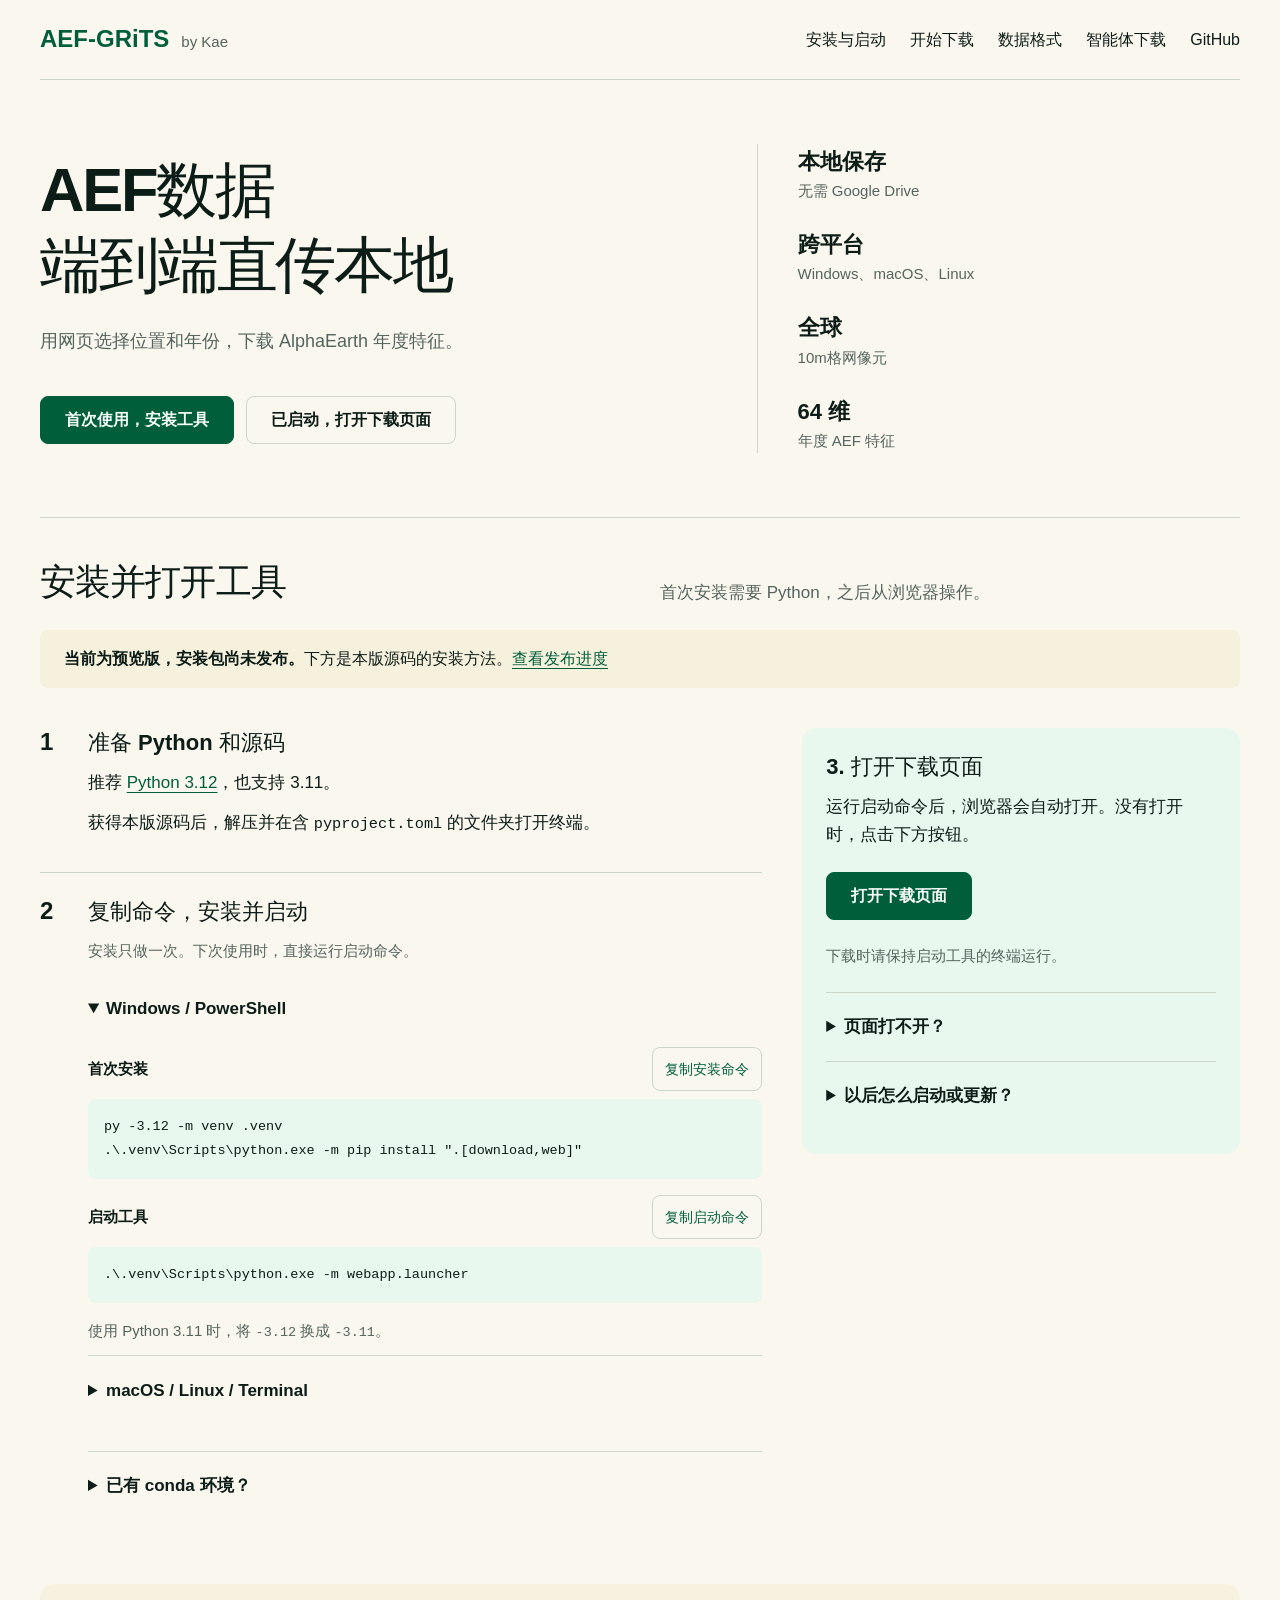
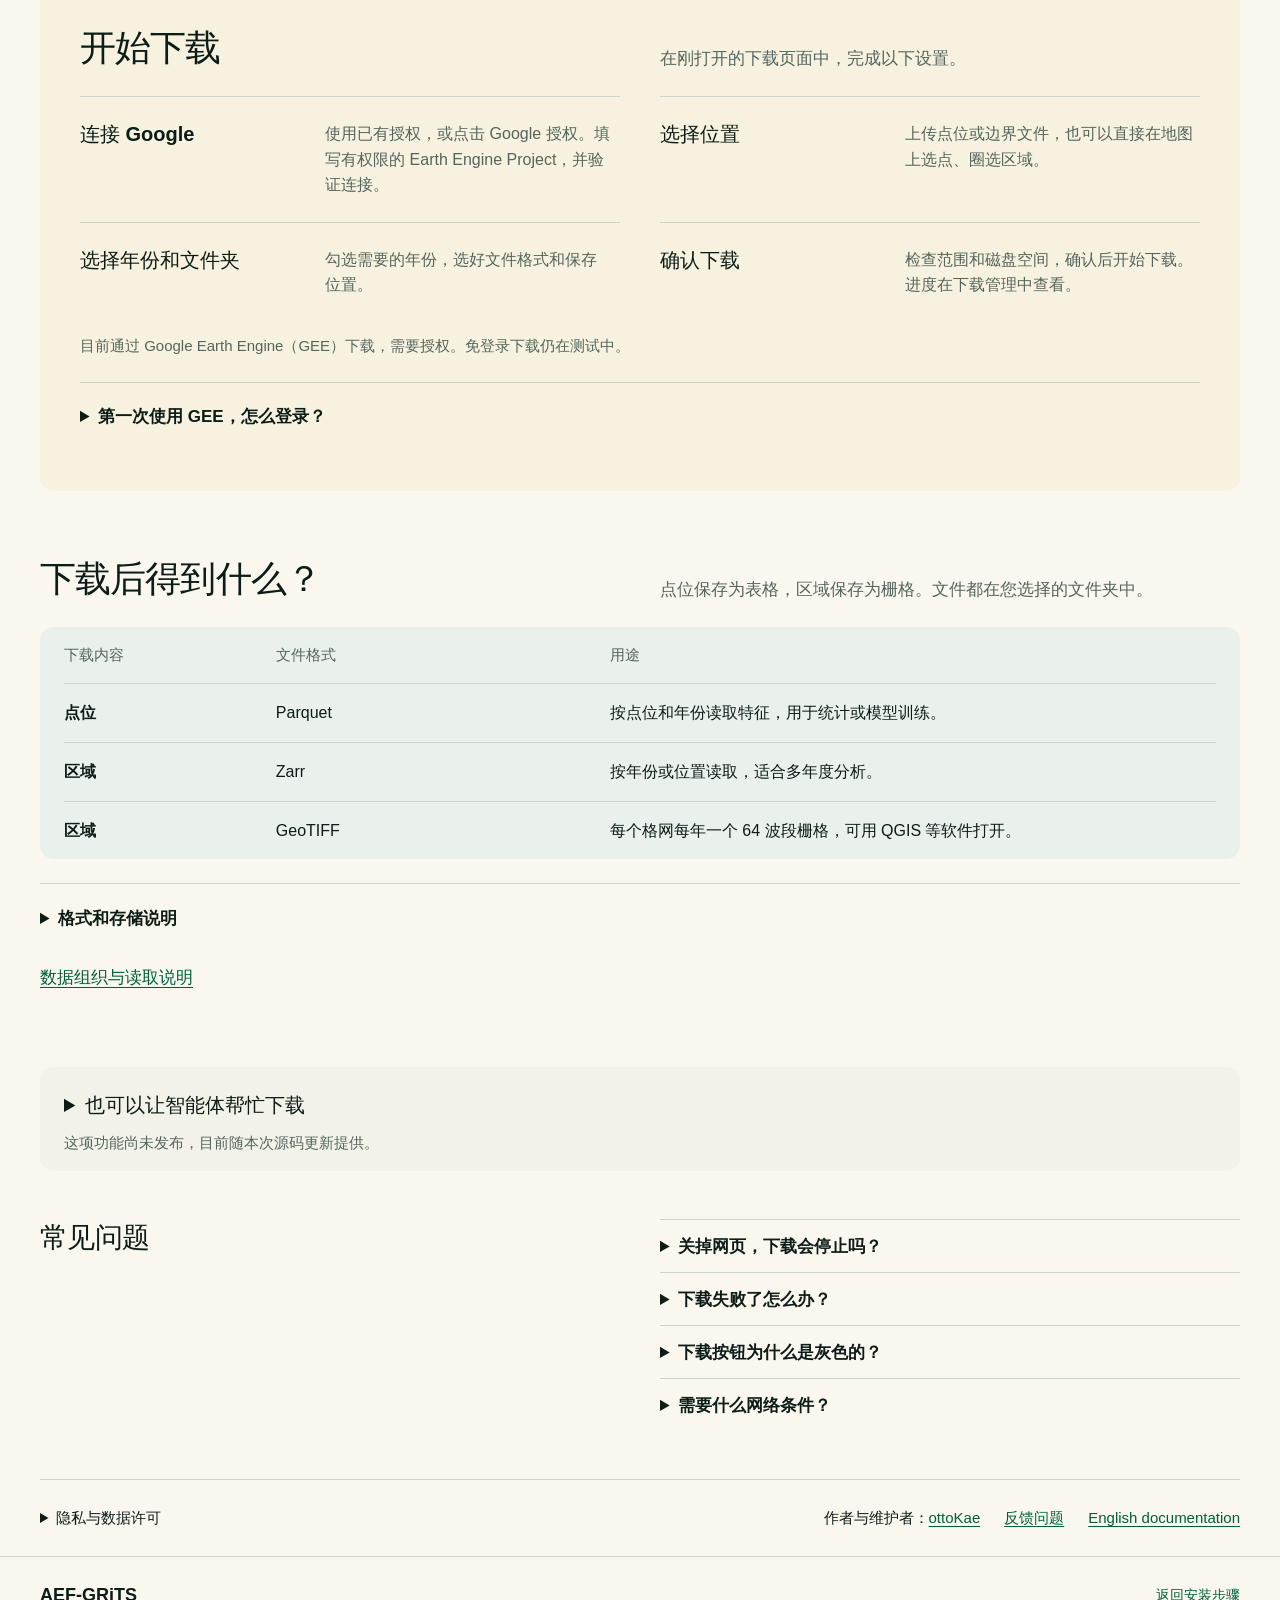
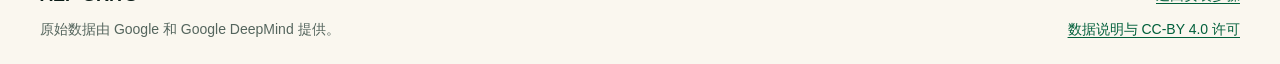
==== website/index.html @ 355ef048 "feat(web): save workbench and homepage development separately" ====
<!doctype html>
<html lang="zh-CN">
<head>
  <meta charset="utf-8">
  <meta name="viewport" content="width=device-width, initial-scale=1">
  <meta name="description" content="AEF-GRiTS：用网页选择点位、区域和年份，把 AlphaEarth 年度特征下载到自己的电脑。支持 Windows、macOS 和 Linux。">
  <title>AEF-GRiTS：下载 AEF 年度特征</title>
  <link rel="stylesheet" href="home.css">
  <script>
    if (/iPhone|iPod|Android.*Mobile/i.test(navigator.userAgent)) {
      document.documentElement.classList.add('phone-device');
    }
  </script>
</head>
<body>
  <a class="skip" href="#main">跳到正文</a>
  <header>
    <nav class="wrap nav" aria-label="主导航">
      <div class="brand-line">
        <a class="brand" href="#main">AEF-GRiTS</a>
        <a class="brand-author" href="https://orcid.org/0000-0001-8443-9819" target="_blank" rel="noopener noreferrer">by Kae</a>
      </div>
      <div class="nav-links">
        <a href="#install">安装与启动</a>
        <a href="#workflow">开始下载</a>
        <a href="#data">数据格式</a>
        <a href="#agents">智能体下载</a>
        <a href="https://github.com/ottoKae/AEF-GRiTS">GitHub</a>
      </div>
    </nav>
  </header>
  <main id="main" class="wrap">
    <div class="phone-notice" aria-labelledby="phone-title">
      <h1 id="phone-title">请在电脑上打开</h1>
      <p class="lead">AEF-GRiTS 需要在 Windows、macOS 或 Linux 电脑上安装并运行。</p>
      <button class="button primary" type="button" data-copy="page-address" data-copy-status="page-copy-status" hidden>复制网址</button>
      <p id="page-address" class="note"></p>
      <p id="page-copy-status" class="note" role="status" aria-live="polite"></p>
    </div>
    <div class="desktop-home">
    <div class="hero">
      <div>
        <h1>AEF数据<br>端到端直传本地</h1>
        <p class="lead">用网页选择位置和年份，下载 AlphaEarth 年度特征。</p>
        <div class="actions">
          <a class="button primary" href="#install">首次使用，安装工具</a>
          <a class="button" href="http://127.0.0.1:5555/portal" target="_blank" rel="noopener noreferrer">已启动，打开下载页面</a>
        </div>
      </div>
      <div class="strip" aria-label="数据与工具概要">
        <span><strong>本地保存</strong> 无需 Google Drive</span>
        <span><strong>跨平台</strong> Windows、macOS、Linux</span>
        <span><strong>全球</strong> 10m格网像元</span>
        <span><strong>64 维</strong> 年度 AEF 特征</span>
      </div>
    </div>

    <section id="install" aria-labelledby="install-title">
      <div class="section-head">
        <h2 id="install-title">安装并打开工具</h2>
        <p>首次安装需要 Python，之后从浏览器操作。</p>
      </div>
      <div class="notice" id="release-note"><strong>当前为预览版，安装包尚未发布。</strong>下方是本版源码的安装方法。<a href="https://github.com/ottoKae/AEF-GRiTS/releases">查看发布进度</a></div>
      <div class="install-grid">
        <div class="install-ledger">
          <div class="setup-row">
          <span class="step-number" aria-hidden="true">1</span>
          <div class="setup-content">
          <h3 class="setup-heading">准备 Python 和源码</h3>
          <p>推荐 <a href="https://www.python.org/downloads/">Python 3.12</a>，也支持 3.11。</p>
          <p>获得本版源码后，解压并在含 <code>pyproject.toml</code> 的文件夹打开终端。</p>
          </div>
          </div>
          <div class="setup-row">
          <span class="step-number" aria-hidden="true">2</span>
          <div class="setup-content">
          <h3 class="setup-heading">复制命令，安装并启动</h3>
          <p class="note">安装只做一次。下次使用时，直接运行启动命令。</p>
          <div class="platforms">
          <details open>
            <summary>Windows / PowerShell</summary>
            <div class="command-label"><strong>首次安装</strong><button class="copy" type="button" data-copy="install-windows" hidden>复制安装命令</button></div>
            <pre><code id="install-windows">py -3.12 -m venv .venv
.\.venv\Scripts\python.exe -m pip install ".[download,web]"</code></pre>
            <div class="command-label"><strong>启动工具</strong><button class="copy" type="button" data-copy="launch-windows" hidden>复制启动命令</button></div>
            <pre><code id="launch-windows">.\.venv\Scripts\python.exe -m webapp.launcher</code></pre>
            <p class="note">使用 Python 3.11 时，将 <code>-3.12</code> 换成 <code>-3.11</code>。</p>
          </details>
          <details>
            <summary>macOS / Linux / Terminal</summary>
            <div class="command-label"><strong>首次安装</strong><button class="copy" type="button" data-copy="install-unix" hidden>复制安装命令</button></div>
            <pre><code id="install-unix">python3 -m venv .venv
.venv/bin/python -m pip install ".[download,web]"</code></pre>
            <div class="command-label"><strong>启动工具</strong><button class="copy" type="button" data-copy="launch-unix" hidden>复制启动命令</button></div>
            <pre><code id="launch-unix">.venv/bin/python -m webapp.launcher</code></pre>
            <p class="note">先用 <code>python3 --version</code> 确认版本。Linux 缺少 venv 时按发行版说明安装；不要使用 sudo pip。</p>
          </details>
          <p class="note" id="copy-status" role="status" aria-live="polite"></p>
          <noscript><p class="note">请选中命令，手动复制到终端。</p></noscript>
          <details><summary>已有 conda 环境？</summary><p>在自己的环境中安装，不必再创建 venv：</p><pre><code>python -m pip install ".[download,web]"
python -m webapp.launcher</code></pre></details>
          </div>
          </div>
          </div>
        </div>
        <aside class="workbench-entry" aria-label="打开下载页面">
          <h3 class="setup-heading">3. 打开下载页面</h3>
          <p>运行启动命令后，浏览器会自动打开。没有打开时，点击下方按钮。</p>
          <a class="button primary" id="open-workbench" href="http://127.0.0.1:5555/portal" target="_blank" rel="noopener noreferrer">打开下载页面</a>
          <p class="note">下载时请保持启动工具的终端运行。</p>
          <div class="open-local">
          <details><summary>页面打不开？</summary><p>确认启动命令仍在运行，再打开 <code>http://127.0.0.1:5555/portal</code>。只点击网页按钮不会启动 Python。</p><p>若提示端口被占用，在启动命令后加 <code>--port 5556</code>，再打开终端显示的新地址。</p></details>
          <details><summary>以后怎么启动或更新？</summary><p>再次使用时，在同一文件夹运行启动命令。</p><p>更新前先完成或取消下载，再关闭旧服务、更新源码、重新启动。只刷新网页不会更新程序。</p></details>
          </div>
        </aside>
      </div>
    </section>

    <section id="workflow" aria-labelledby="workflow-title">
      <div class="section-head">
        <h2 id="workflow-title">开始下载</h2>
        <p>在刚打开的下载页面中，完成以下设置。</p>
      </div>
      <div class="steps">
        <article class="step"><h3>连接 Google</h3><p>使用已有授权，或点击 Google 授权。填写有权限的 Earth Engine Project，并验证连接。</p></article>
        <article class="step"><h3>选择位置</h3><p>上传点位或边界文件，也可以直接在地图上选点、圈选区域。</p></article>
        <article class="step"><h3>选择年份和文件夹</h3><p>勾选需要的年份，选好文件格式和保存位置。</p></article>
        <article class="step"><h3>确认下载</h3><p>检查范围和磁盘空间，确认后开始下载。进度在下载管理中查看。</p></article>
      </div>
      <p class="note">目前通过 Google Earth Engine（GEE）下载，需要授权。免登录下载仍在测试中。</p>
      <details class="workflow-details">
        <summary>第一次使用 GEE，怎么登录？</summary>
        <p>点击下载页面中的 Google 授权，在 Google 官方页面完成登录。Project 是您的 Cloud 项目 ID：该项目需要注册并启用 Earth Engine，且当前账号有使用权限。</p>
        <p>通常在页面中操作即可。也可以在安装目录运行以下命令：</p>
        <details><summary>Windows 认证命令</summary><pre><code>.\.venv\Scripts\python.exe -m aef_grits.auth_cli login --source earthengine --auth-mode localhost --project YOUR_GEE_PROJECT
.\.venv\Scripts\python.exe -m aef_grits.auth_cli verify --source auto --project YOUR_GEE_PROJECT</code></pre></details>
        <details><summary>macOS / Linux 认证命令</summary><pre><code>.venv/bin/python -m aef_grits.auth_cli login --source earthengine --auth-mode localhost --project YOUR_GEE_PROJECT
.venv/bin/python -m aef_grits.auth_cli verify --source auto --project YOUR_GEE_PROJECT</code></pre></details>
        <p class="note">把 YOUR_GEE_PROJECT 换成自己的项目 ID。不要分享密码或凭据文件；下载过程中不会自动弹出登录。</p>
        <a href="https://developers.google.com/earth-engine/guides/auth">Google 官方认证说明</a>
      </details>
    </section>

    <section id="data" aria-labelledby="data-title">
      <div class="section-head">
        <h2 id="data-title">下载后得到什么？</h2>
        <p>点位保存为表格，区域保存为栅格。文件都在您选择的文件夹中。</p>
      </div>
      <div class="table-scroll">
        <table>
          <thead><tr><th scope="col">下载内容</th><th scope="col">文件格式</th><th scope="col">用途</th></tr></thead>
          <tbody>
            <tr><td>点位</td><td>Parquet</td><td>按点位和年份读取特征，用于统计或模型训练。</td></tr>
            <tr><td>区域</td><td>Zarr</td><td>按年份或位置读取，适合多年度分析。</td></tr>
            <tr><td>区域</td><td>GeoTIFF</td><td>每个格网每年一个 64 波段栅格，可用 QGIS 等软件打开。</td></tr>
          </tbody>
        </table>
      </div>
      <details class="data-notes"><summary>格式和存储说明</summary>
      <p>区域下载可以只保留 TIFF，也可以同时保留 Zarr。生成 TIFF 需要临时 Zarr 空间；验证成功后才清理本任务的缓存，失败时保留以便续传。</p>
      <p>AEF 是特征数据，不是普通卫星照片。MGRS 和 0.1°只是存储格网的选择，下载的仍是 AEF。</p>
      <p>默认保存到下载文件夹中的 AEF-GRiTS，也可以选择其他磁盘。若在远程服务器运行，文件保存在服务器，不会自动传回电脑。</p>
      </details>
      <p><a href="https://github.com/ottoKae/AEF-GRiTS/blob/main/docs/data-layout.md">数据组织与读取说明</a></p>
    </section>

    <section id="agents" class="optional-section" aria-labelledby="agents-title">
      <div class="agent-band">
        <details>
          <summary id="agents-title"><h2>也可以让智能体帮忙下载</h2></summary>
          <p>在 AEF-GRiTS 仓库中打开智能体，直接告诉它要下载什么，例如：</p>
          <blockquote>帮我下载这些点位 2025 年的 AEF。先检查文件，看看需要多少空间。</blockquote>
          <p>支持在本机或指定的 SSH 服务器上运行。远程下载的文件留在服务器，传回电脑需另行安排。</p>
          <p><a href="https://github.com/ottoKae/AEF-GRiTS/blob/main/README.md#agent-assisted-local-and-ssh-downloads">智能体使用说明</a></p>
        </details>
        <p class="note">这项功能尚未发布，目前随本次源码更新提供。</p>
      </div>
    </section>

    <section class="optional-section" aria-labelledby="operation-title">
      <div class="two-col">
        <div>
          <h2 id="operation-title">常见问题</h2>
        </div>
        <div>
          <details><summary>关掉网页，下载会停止吗？</summary><p>只要启动工具的终端还在运行，关闭网页不会停止下载。请避免关闭终端或让电脑休眠。需要停止时，在下载管理中取消任务。</p></details>
          <details><summary>下载失败了怎么办？</summary><p>先看任务中的报错，检查网络、账号权限或磁盘空间。保留已下载的文件和任务记录，便于解决问题后续传。</p></details>
          <details><summary>下载按钮为什么是灰色的？</summary><p>查看页面提示，补齐尚未完成的设置。修改范围、年份或 Project 后，需要重新检查。</p></details>
          <details><summary>需要什么网络条件？</summary><p>运行工具的电脑需要能够访问 Google。官网不提供网络代理，也不提供他人账号的下载额度。</p></details>
        </div>
      </div>
    </section>

    <section class="privacy" aria-labelledby="privacy-title">
      <details>
        <summary id="privacy-title"><h2>隐私与数据许可</h2></summary>
        <p>官网不收集账号、样本或凭据，也不使用第三方统计脚本。工具在您的电脑上运行；查询时，必要的坐标和请求会发送给 Google。地图底图遵守其提供方的使用规则。</p>
        <p>AEF-GRiTS 不是 Google 官方服务。研究中请分别引用本工具与原始数据，并遵守数据许可。</p>
      </details>
      <div class="author-links"><span>作者与维护者：<a href="https://github.com/ottoKae">ottoKae</a></span><a href="https://github.com/ottoKae/AEF-GRiTS/issues">反馈问题</a><a href="https://github.com/ottoKae/AEF-GRiTS/blob/main/README.md" lang="en">English documentation</a></div>
    </section>
    </div>
  </main>
  <footer class="footer">
    <div class="wrap">
      <div class="footer-top"><span>AEF-GRiTS</span><a href="#install">返回安装步骤</a></div>
      <p>原始数据由 Google 和 Google DeepMind 提供。</p>
      <a href="https://developers.google.com/earth-engine/guides/aef_on_gcs_readme">数据说明与 CC-BY 4.0 许可</a>
    </div>
  </footer>
  <script>
    document.getElementById('page-address').textContent = window.location.href;
    document.querySelectorAll('[data-copy]').forEach(button => {
      button.hidden = false;
      button.addEventListener('click', async () => {
        const command = document.getElementById(button.dataset.copy);
        const status = document.getElementById(button.dataset.copyStatus || 'copy-status');
        const copyingAddress = button.dataset.copy === 'page-address';
        try {
          await navigator.clipboard.writeText(command.textContent);
          status.textContent = copyingAddress ? '网址已复制，请在电脑上打开。' : '已复制，请粘贴到终端运行。';
        } catch {
          const range = document.createRange();
          range.selectNodeContents(command);
          const selection = window.getSelection();
          selection.removeAllRanges();
          selection.addRange(range);
          status.textContent = copyingAddress ? '请长按上方网址，选择复制。' : '已选中命令，请按 Ctrl+C 复制（macOS 为 ⌘C）。';
        }
      });
    });
  </script>
</body>
</html>
---- website/home.css ----
/* Hallmark · shape: Index-First · genre: modern-minimal · theme: Dose (locked) · redesign: restyle · job: try · hero: Banner · nav: compact anchored index · footer: compact colophon · signature: installation commands beside the local workbench entry · imagery: none, existing installation guide · dose: white · posture: committed · copy: verbatim · v2.0.0 */
/* Hallmark · pre-emit critique: P4 H4 E4 S4 R4 V3 · weakest: V, retain the approved reading order but distinguish workflow and data surfaces; tighten supporting disclosures and the colophon. */
/* Hallmark · waive 1 · design.md locks local Chinese/system faces · the AEF installation guide must work offline without requesting remote fonts. */
/* Hallmark · finish-review: subagent, ship · no open findings · hero retained at restyle depth · verification: static clean, Playwright fallback; Hallmark render unavailable. */
@import url("./tokens.css");
@import url("./base.css");

:root {
  --font: 'PingFang SC', 'Microsoft YaHei', -apple-system, sans-serif;
  --mono: 'Consolas', ui-monospace, monospace;
  --font-body: var(--font); --font-display: var(--font); --font-outlier: var(--mono);
  --tracking-display: 0;
  --bg: var(--color-paper); --text: var(--color-ink); --muted: var(--color-muted);
  --accent: var(--color-accent-deep); --line: var(--color-rule); --soft: var(--color-paper-2);
  --panel: var(--light); --warm: color-mix(in oklab, var(--p-wed) 30%, var(--bg));
  --surface-workflow: color-mix(in oklab, var(--p-wed) 28%, var(--bg));
  --surface-data: color-mix(in oklab, var(--p-fri) 22%, var(--bg));
  --surface-support: color-mix(in oklab, var(--color-rule) 16%, var(--bg));
  --ink-on-accent: var(--color-accent-ink);
  --container: 1200px; --gutter: 40px; --gap-columns: 40px;
  --text-display: clamp(2.5rem, 4.8vw, 4.25rem);
  --text-section: clamp(1.75rem, 2.8vw, 2.75rem);
  --text-title: 1.25rem; --text-lead: 1.125rem;
  --radius-card: 14px; --radius-input: 8px;
}
html { scroll-behavior: smooth; scroll-padding-top: 112px; overflow-x: clip; }
body { overflow-x: clip; font-size: 17px; line-height: 1.6; }
a { color: var(--accent); text-underline-offset: .22em; }
a:hover { text-decoration-thickness: 2px; }
a:active { opacity: .75; }
a, summary, button { -webkit-tap-highlight-color: transparent; }
:focus-visible { outline: 3px solid var(--color-focus); outline-offset: 4px; }
.wrap { width: min(var(--container), calc(100% - var(--gutter) * 2)); margin-inline: auto; }
.skip { position: absolute; left: var(--space-md); top: -128px; z-index: var(--z-toast); padding: var(--space-xs) var(--space-md); background: var(--panel); }
.skip:focus-visible { top: var(--space-md); }
header { position: sticky; top: 0; z-index: var(--z-sticky-nav); background: var(--bg); }
.nav { display: flex; min-height: 80px; align-items: center; justify-content: space-between; gap: var(--space-lg); border-bottom: 1px solid var(--line); }
.brand-line { display: flex; align-items: baseline; gap: var(--space-sm); }
.brand { font-size: 24px; font-weight: 700; text-decoration: none; white-space: nowrap; }
.brand-author { font-size: 15px; color: var(--muted); white-space: nowrap; text-decoration: none; }
.brand-author:hover { text-decoration: underline; }
.phone-notice { display: none; }
.phone-device .desktop-home, .phone-device .nav-links, .phone-device .footer { display: none; }
.phone-device .phone-notice { display: block; padding-block: var(--space-2xl); }
.phone-notice h1 { font-size: 32px; }
#page-address { margin-top: var(--space-lg); }
.nav-links { display: flex; align-items: center; gap: var(--space-lg); font-size: 16px; }
.nav-links a { white-space: nowrap; color: var(--text); text-decoration: none; padding-block: var(--space-xs); }
.nav-links a:hover { text-decoration: underline; }
.hero { display: grid; grid-template-columns: minmax(0, 1.35fr) minmax(0, 1fr); gap: var(--space-2xl); align-items: center; padding-block: var(--space-2xl); border-bottom: 1px solid var(--line); }
h1, h2, h3 { overflow-wrap: break-word; min-width: 0; line-height: 1.35; text-wrap: balance; }
h1 { line-height: 1.22; letter-spacing: -.035em; }
h2 { letter-spacing: -.025em; }
p { margin-block: var(--space-sm); }
.lead { margin-block: var(--space-lg); color: var(--muted); max-width: 28em; line-height: 1.6; }
.actions { display: flex; align-items: center; flex-wrap: wrap; gap: var(--space-sm); margin-top: var(--space-xl); }
.button { display: inline-flex; justify-content: center; align-items: center; min-height: 48px; padding: var(--space-xs) var(--space-lg); border: 1px solid var(--line); border-radius: var(--radius-input); color: var(--text); background: transparent; font-weight: 700; font-size: 16px; text-decoration: none; white-space: nowrap; }
.button.primary { background: var(--accent); border-color: var(--accent); color: var(--ink-on-accent); }
.button:hover { background: var(--soft); }
.button.primary:hover { background: var(--color-accent); }
.button:active, .copy:active { transform: translateY(1px); opacity: 1; }
.copy:disabled { opacity: .55; cursor: not-allowed; transform: none; }
.note { color: var(--muted); font-size: 15px; overflow-wrap: anywhere; }
.strip { display: grid; grid-template-columns: minmax(0, 1fr); gap: var(--space-lg); border-left: 1px solid var(--line); padding-left: var(--space-xl); color: var(--muted); font-size: 15px; }
.strip strong { display: block; color: var(--text); font-size: 22px; font-weight: 700; }
section { padding-block: var(--space-xl); }
.section-head { display: grid; grid-template-columns: minmax(0, 1fr) minmax(0, 1fr); gap: var(--gap-columns); align-items: end; margin-bottom: var(--space-lg); }
.section-head p { margin: 0; color: var(--muted); }
.notice { padding: var(--space-md) var(--space-lg); background: var(--warm); border-radius: var(--radius-input); font-size: 16px; }
.install-grid { display: grid; grid-template-columns: minmax(0, 1.65fr) minmax(0, 1fr); gap: var(--gap-columns); align-items: start; margin-top: var(--space-xl); }
.setup-row { display: grid; grid-template-columns: 32px minmax(0, 1fr); gap: var(--space-md); padding-block: var(--space-lg); border-bottom: 1px solid var(--line); }
.setup-row:first-child { padding-top: 0; }
.setup-row:last-child { padding-bottom: 0; border-bottom: 0; }
.step-number { font-size: 24px; font-weight: 700; font-variant-numeric: tabular-nums; line-height: 1.2; }
.setup-heading { font-size: 22px; }
.setup-content { min-width: 0; }
.workbench-entry { background: var(--soft); border-radius: var(--radius-card); padding: var(--space-lg); }
.workbench-entry .button { margin-block: var(--space-sm); }
.workbench-entry h3 { font-size: 22px; }
.open-local { margin-top: var(--space-lg); }
.open-local h3 { font-size: 18px; }
details { padding-block: var(--space-sm); border-top: 1px solid var(--line); }
details > :last-child { margin-bottom: 0; }
summary { cursor: pointer; font-weight: 700; min-height: 44px; align-content: center; }
summary > h2 { display: inline; font: inherit; letter-spacing: normal; }
summary:hover { color: var(--accent); }
summary:active { color: var(--color-accent); }
details[open] > summary { margin-bottom: var(--space-sm); }
details p, details ul { color: var(--muted); }
.platforms { margin-top: var(--space-lg); }
.platforms > details { padding-block: var(--space-sm); }
.platforms > details:first-child { border-top: 0; padding-top: 0; }
code { font-family: var(--mono); font-size: .9em; }
pre { background: var(--soft); border: 0; border-radius: var(--radius-input); padding: var(--space-md); overflow-x: auto; margin-block: var(--space-xs) var(--space-md); font: 15px/1.6 var(--mono); }
.command-label { display: flex; justify-content: space-between; align-items: center; gap: var(--space-md); margin-top: var(--space-md); }
.command-label strong { font-size: 15px; }
.copy { padding: var(--space-xs) var(--space-sm); min-height: 44px; border: 1px solid var(--line); border-radius: var(--radius-input); background: transparent; color: var(--accent); font: inherit; font-size: 14px; cursor: pointer; white-space: nowrap; }
.copy:hover { background: var(--soft); }
#copy-status { min-height: 1.75em; }
#copy-status:empty { margin: 0; }
ul, ol { padding-left: var(--space-lg); margin-block: var(--space-md); }
li { margin-block: var(--space-xs); }
.agent-band { background: var(--surface-support); border-radius: var(--radius-card); padding: var(--space-md) var(--space-lg); }
blockquote { margin: 0; padding: 0; font-size: clamp(1.25rem, 1.8vw, 1.625rem); line-height: 1.7; text-wrap: pretty; }
.agent-band details { margin: 0; padding: 0; border: 0; }
.agent-band summary { font-size: 20px; }
.agent-band > .note { margin-block: var(--space-2xs) 0; }
.optional-section { padding-block: var(--space-lg); }
#workflow { background: var(--surface-workflow); border-radius: var(--radius-card); padding: var(--space-xl); margin-block: var(--space-lg); }
.steps { display: grid; grid-template-columns: repeat(2, minmax(0, 1fr)); column-gap: var(--gap-columns); }
.step { display: grid; grid-template-columns: minmax(0, .9fr) minmax(0, 1.2fr); gap: var(--space-lg); border-top: 1px solid var(--line); padding-block: var(--space-lg); }
.step h3 { font-size: 20px; }
.step p { margin: 0; color: var(--muted); font-size: 16px; }
.workflow-details { margin-top: var(--space-lg); }
.table-scroll { width: 100%; background: var(--surface-data); border-radius: var(--radius-card); padding-inline: var(--space-lg); }
table { width: 100%; border-collapse: collapse; text-align: left; font-size: 16px; }
th, td { padding: var(--space-md); vertical-align: top; border-bottom: 1px solid var(--line); }
tbody tr:last-child td { border-bottom: 0; }
th:first-child, td:first-child { padding-left: 0; }
th:last-child, td:last-child { padding-right: 0; }
th { color: var(--muted); font-size: 15px; font-weight: 400; white-space: nowrap; }
td:first-child { font-weight: 700; width: 17%; }
td:nth-child(2) { width: 29%; }
.data-notes { margin-top: var(--space-lg); }
.two-col { display: grid; grid-template-columns: minmax(0, 1fr) minmax(0, 1fr); gap: var(--gap-columns); }
.two-col h2 { font-size: 28px; }
.two-col details { padding-block: var(--space-2xs); }
.two-col p { color: var(--muted); }
.privacy { display: flex; flex-wrap: wrap; align-items: center; gap: var(--space-xs) var(--space-lg); padding-block: var(--space-md); margin-top: var(--space-lg); border-top: 1px solid var(--line); font-size: 15px; }
.privacy details { flex: 1; border: 0; padding: 0; }
.privacy details[open] { flex-basis: 100%; }
.privacy summary { white-space: nowrap; }
.author-links { display: flex; align-items: center; gap: var(--space-sm) var(--space-lg); flex-wrap: wrap; font-size: 15px; }
.author-links a { white-space: nowrap; }
.footer { padding-block: var(--space-lg); border-top: 1px solid var(--line); font-size: 14px; color: var(--muted); }
.footer > .wrap { display: flex; flex-wrap: wrap; align-items: baseline; justify-content: space-between; gap: var(--space-xs) var(--space-lg); }
.footer-top { flex-basis: 100%; }
.footer p { margin: 0; }
.footer-top { display: flex; align-items: center; justify-content: space-between; gap: var(--space-lg); }
.footer-top span { color: var(--text); font-size: 18px; font-weight: 700; }
.footer a { white-space: nowrap; }
@media (max-width: 1000px) {
  :root { --gutter: 24px; --gap-columns: 24px; }
  .hero { gap: var(--space-xl); }
  .actions { align-items: start; flex-direction: column; }
  .workbench-entry { padding: var(--space-lg); }
  .step { grid-template-columns: minmax(0, 1fr); gap: var(--space-sm); }
}
@media (max-width: 760px) {
  html { scroll-padding-top: 180px; }
  .nav { display: grid; grid-template-columns: minmax(0, 1fr); gap: var(--space-xs); padding-block: var(--space-md); }
  .nav-links { display: grid; grid-template-columns: repeat(3, max-content); gap: 0 var(--space-lg); }
  .hero { grid-template-columns: minmax(0, 1fr); padding-block: var(--space-xl); }
  .actions { flex-direction: row; }
  .strip { padding: var(--space-lg); border: 0; background: var(--soft); border-radius: var(--radius-card); gap: var(--space-md); }
  .section-head, .install-grid, .two-col { grid-template-columns: minmax(0, 1fr); }
  .section-head { gap: var(--space-md); }
  section { padding-block: var(--space-xl); }
  .workbench-entry { margin-top: var(--space-lg); }
  #workflow { padding: var(--space-lg); }
  .agent-band { padding: var(--space-md); }
  .steps { grid-template-columns: minmax(0, 1fr); }
  .step { grid-template-columns: minmax(0, .8fr) minmax(0, 1.3fr); gap: var(--space-lg); }
  table, tbody { display: block; }
  thead { position: absolute; width: 1px; height: 1px; clip-path: inset(50%); overflow: clip; }
  .table-scroll { padding-inline: var(--space-md); }
  tr { display: grid; grid-template-columns: minmax(0, .8fr) minmax(0, 1.3fr); gap: var(--space-sm); border-top: 1px solid var(--line); padding-block: var(--space-md); }
  tbody tr:first-child { border-top: 0; }
  th, td, td:first-child, td:nth-child(2), td:last-child { padding: 0; border: 0; width: auto; }
  td:last-child { grid-column: 1 / -1; color: var(--muted); }
  .privacy { gap: var(--space-xs); }
  .privacy details { flex-basis: 100%; }
  .footer-top { gap: var(--space-md); }
}
@media (max-width: 400px) {
  :root { --gutter: 16px; }
  .brand { font-size: 22px; }
  .button { padding-inline: var(--space-md); }
  .setup-row { grid-template-columns: 20px minmax(0, 1fr); gap: var(--space-sm); }
  .command-label { gap: var(--space-xs); }
  pre { padding: var(--space-md); }
  .copy { padding-inline: var(--space-xs); }
}
@media (prefers-reduced-motion: reduce) {
  html { scroll-behavior: auto; }
  .button:active, .copy:active { transform: none; }
}
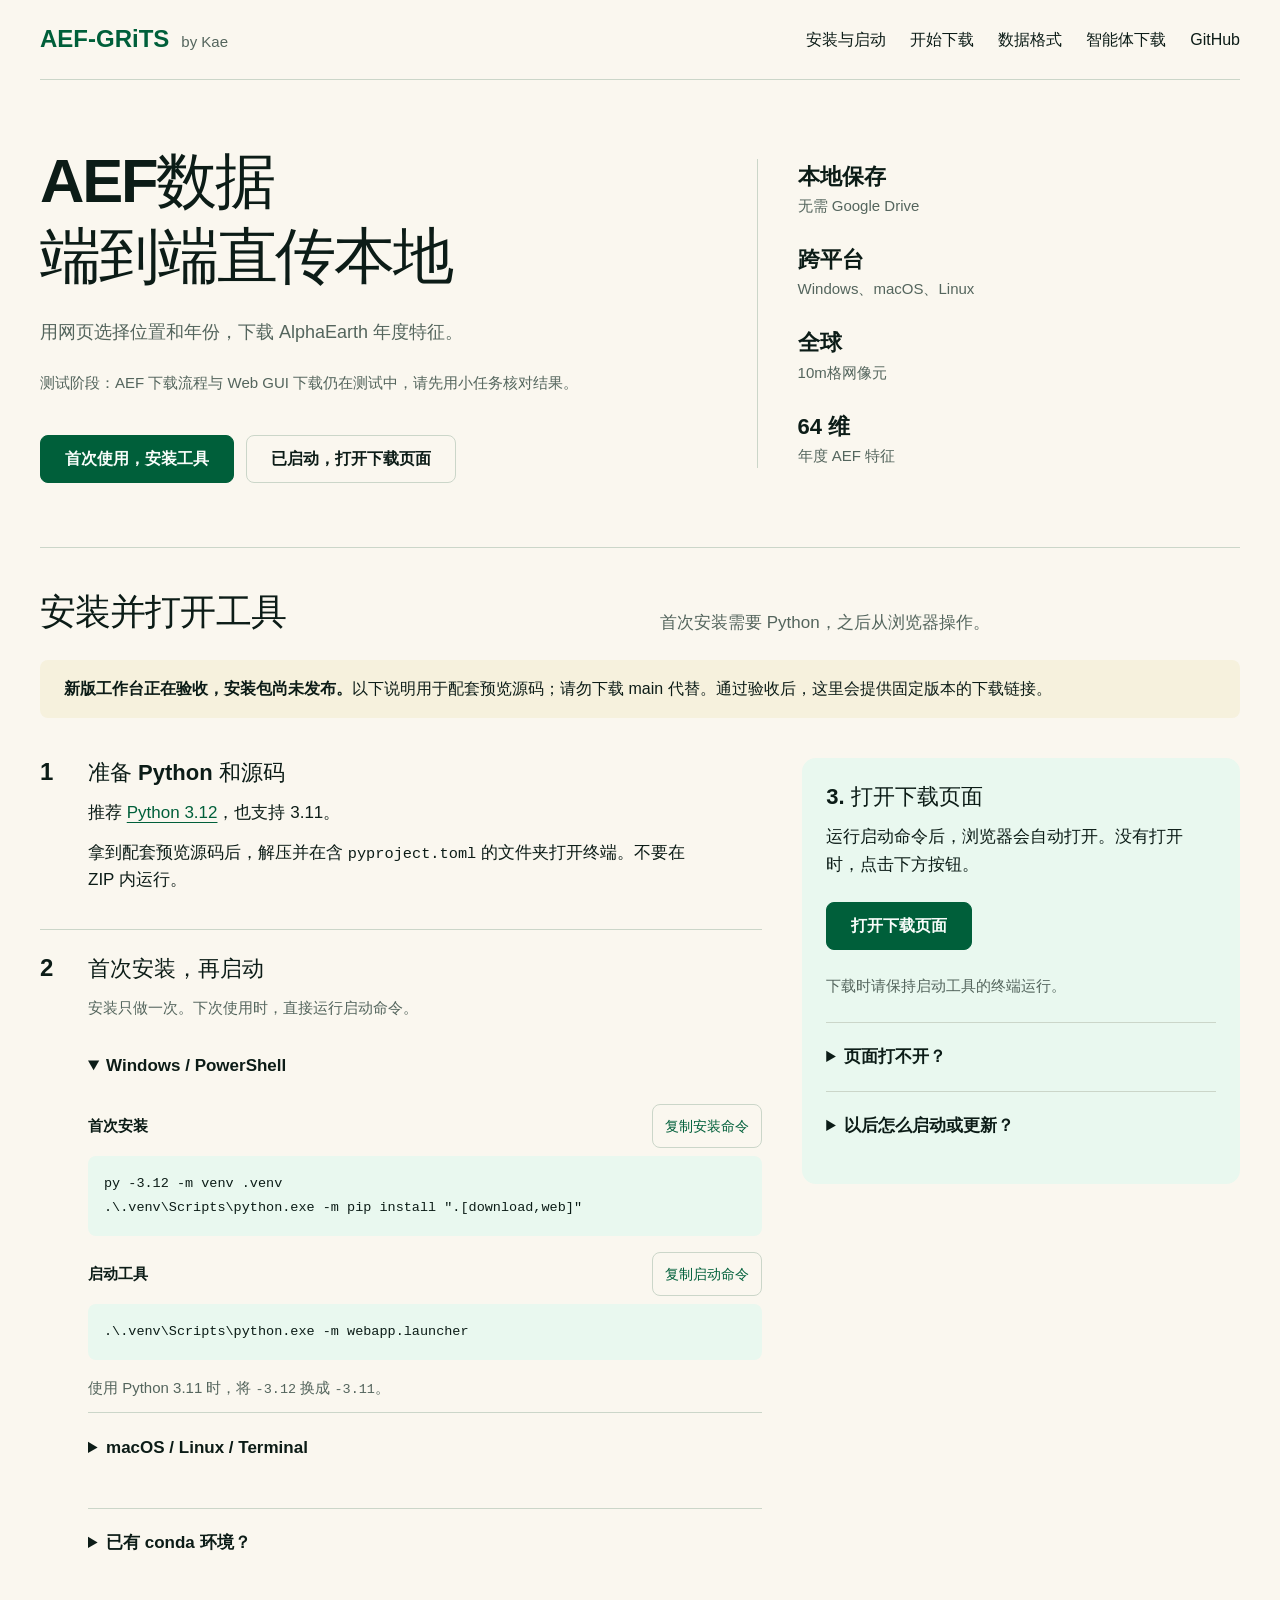
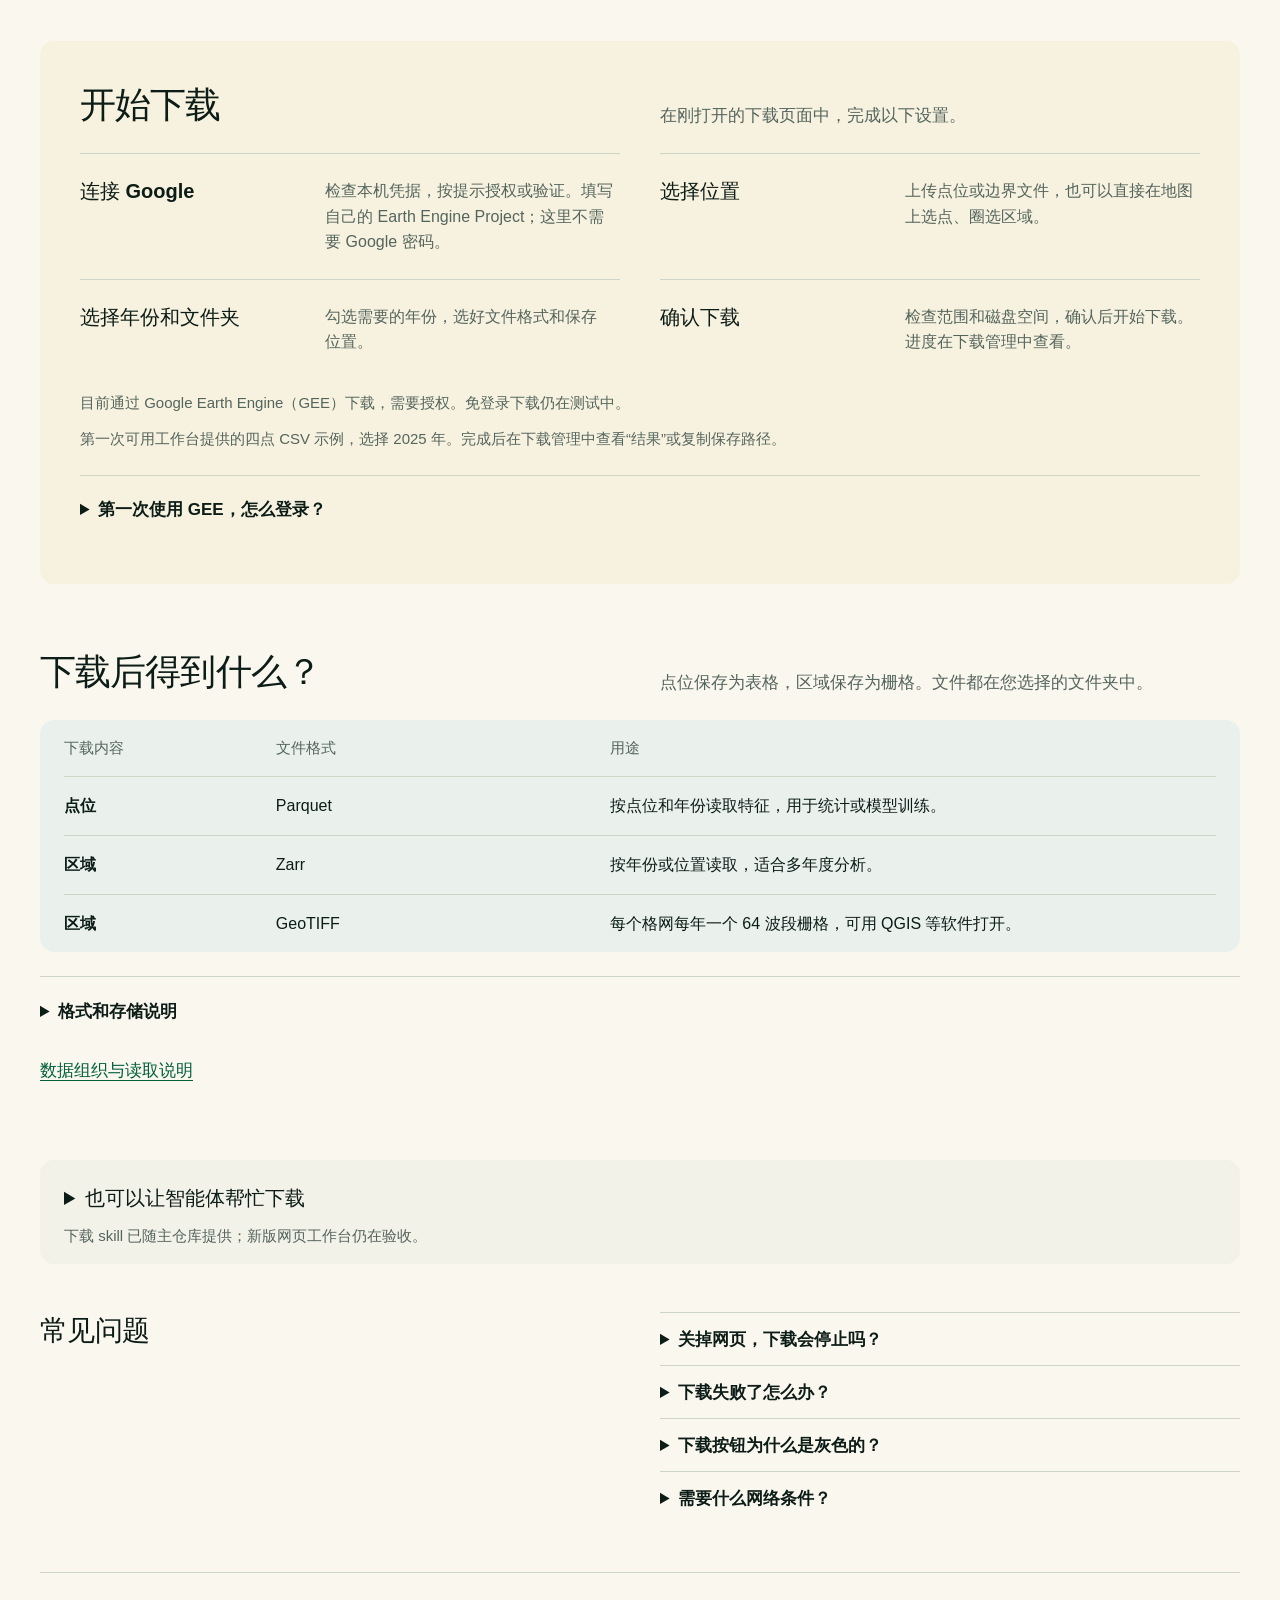
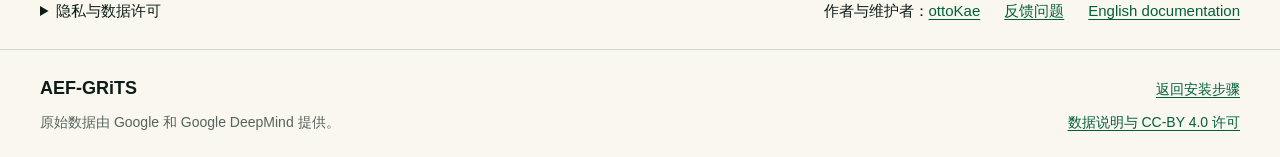
==== commit 46af826d: "chore(web): publish testing preview and sanitize public repository Mark AEF and Web GUI downloads as" ====
--- a/website/index.html
+++ b/website/index.html
@@ -42,6 +42,7 @@
       <div>
         <h1>AEF数据<br>端到端直传本地</h1>
         <p class="lead">用网页选择位置和年份，下载 AlphaEarth 年度特征。</p>
+        <p class="note" id="testing-notice">测试阶段：AEF 下载流程与 Web GUI 下载仍在测试中，请先用小任务核对结果。</p>
         <div class="actions">
           <a class="button primary" href="#install">首次使用，安装工具</a>
           <a class="button" href="http://127.0.0.1:5555/portal" target="_blank" rel="noopener noreferrer">已启动，打开下载页面</a>
@@ -60,7 +61,7 @@
         <h2 id="install-title">安装并打开工具</h2>
         <p>首次安装需要 Python，之后从浏览器操作。</p>
       </div>
-      <div class="notice" id="release-note"><strong>当前为预览版，安装包尚未发布。</strong>下方是本版源码的安装方法。<a href="https://github.com/ottoKae/AEF-GRiTS/releases">查看发布进度</a></div>
+      <div class="notice" id="release-note"><strong>新版工作台正在验收，安装包尚未发布。</strong>以下说明用于配套预览源码；请勿下载 main 代替。通过验收后，这里会提供固定版本的下载链接。</div>
       <div class="install-grid">
         <div class="install-ledger">
           <div class="setup-row">
@@ -68,13 +69,13 @@
           <div class="setup-content">
           <h3 class="setup-heading">准备 Python 和源码</h3>
           <p>推荐 <a href="https://www.python.org/downloads/">Python 3.12</a>，也支持 3.11。</p>
-          <p>获得本版源码后，解压并在含 <code>pyproject.toml</code> 的文件夹打开终端。</p>
+          <p>拿到配套预览源码后，解压并在含 <code>pyproject.toml</code> 的文件夹打开终端。不要在 ZIP 内运行。</p>
           </div>
           </div>
           <div class="setup-row">
           <span class="step-number" aria-hidden="true">2</span>
           <div class="setup-content">
-          <h3 class="setup-heading">复制命令，安装并启动</h3>
+          <h3 class="setup-heading">首次安装，再启动</h3>
           <p class="note">安装只做一次。下次使用时，直接运行启动命令。</p>
           <div class="platforms">
           <details open>
@@ -110,7 +111,7 @@
           <p class="note">下载时请保持启动工具的终端运行。</p>
           <div class="open-local">
           <details><summary>页面打不开？</summary><p>确认启动命令仍在运行，再打开 <code>http://127.0.0.1:5555/portal</code>。只点击网页按钮不会启动 Python。</p><p>若提示端口被占用，在启动命令后加 <code>--port 5556</code>，再打开终端显示的新地址。</p></details>
-          <details><summary>以后怎么启动或更新？</summary><p>再次使用时，在同一文件夹运行启动命令。</p><p>更新前先完成或取消下载，再关闭旧服务、更新源码、重新启动。只刷新网页不会更新程序。</p></details>
+          <details><summary>以后怎么启动或更新？</summary><p>再次使用时，在同一文件夹运行启动命令。</p><p>更新前先完成或取消下载并关闭旧服务。解压新版源码后，在新版目录按上方步骤安装，再启动。只替换文件或刷新网页不会更新已安装的 Python 包。</p></details>
           </div>
         </aside>
       </div>
@@ -122,20 +123,23 @@
         <p>在刚打开的下载页面中，完成以下设置。</p>
       </div>
       <div class="steps">
-        <article class="step"><h3>连接 Google</h3><p>使用已有授权，或点击 Google 授权。填写有权限的 Earth Engine Project，并验证连接。</p></article>
+        <article class="step"><h3>连接 Google</h3><p>检查本机凭据，按提示授权或验证。填写自己的 Earth Engine Project；这里不需要 Google 密码。</p></article>
         <article class="step"><h3>选择位置</h3><p>上传点位或边界文件，也可以直接在地图上选点、圈选区域。</p></article>
         <article class="step"><h3>选择年份和文件夹</h3><p>勾选需要的年份，选好文件格式和保存位置。</p></article>
         <article class="step"><h3>确认下载</h3><p>检查范围和磁盘空间，确认后开始下载。进度在下载管理中查看。</p></article>
       </div>
       <p class="note">目前通过 Google Earth Engine（GEE）下载，需要授权。免登录下载仍在测试中。</p>
+      <p class="note">第一次可用工作台提供的四点 CSV 示例，选择 2025 年。完成后在下载管理中查看“结果”或复制保存路径。</p>
       <details class="workflow-details">
         <summary>第一次使用 GEE，怎么登录？</summary>
-        <p>点击下载页面中的 Google 授权，在 Google 官方页面完成登录。Project 是您的 Cloud 项目 ID：该项目需要注册并启用 Earth Engine，且当前账号有使用权限。</p>
+        <p>还没有 Project？先按 <a href="https://developers.google.com/earth-engine/guides/access" target="_blank" rel="noopener noreferrer">Google 的项目开通指南</a>创建或选用一个 Cloud 项目，完成 Earth Engine 注册并确认账号权限。把项目 ID 填到工作台，不是项目名称或邮箱。</p>
+        <p>点击工作台中的 Google 授权，在 Google 页面登录。浏览器没有自动打开时，使用工作台显示的授权链接，并保持工具运行。登录后还要验证 Project 和 AEF 访问；登录成功不代表项目已开通。</p>
+        <p>需要更换授权时，在连接设置中主动重新授权，再验证连接。请先完成或取消正在下载的任务；不要把授权链接或凭据文件发给他人。</p>
         <p>通常在页面中操作即可。也可以在安装目录运行以下命令：</p>
         <details><summary>Windows 认证命令</summary><pre><code>.\.venv\Scripts\python.exe -m aef_grits.auth_cli login --source earthengine --auth-mode localhost --project YOUR_GEE_PROJECT
-.\.venv\Scripts\python.exe -m aef_grits.auth_cli verify --source auto --project YOUR_GEE_PROJECT</code></pre></details>
+.\.venv\Scripts\python.exe -m aef_grits.auth_cli verify --source auto --project YOUR_GEE_PROJECT --check-aef</code></pre></details>
         <details><summary>macOS / Linux 认证命令</summary><pre><code>.venv/bin/python -m aef_grits.auth_cli login --source earthengine --auth-mode localhost --project YOUR_GEE_PROJECT
-.venv/bin/python -m aef_grits.auth_cli verify --source auto --project YOUR_GEE_PROJECT</code></pre></details>
+.venv/bin/python -m aef_grits.auth_cli verify --source auto --project YOUR_GEE_PROJECT --check-aef</code></pre></details>
         <p class="note">把 YOUR_GEE_PROJECT 换成自己的项目 ID。不要分享密码或凭据文件；下载过程中不会自动弹出登录。</p>
         <a href="https://developers.google.com/earth-engine/guides/auth">Google 官方认证说明</a>
       </details>
@@ -171,9 +175,9 @@
           <p>在 AEF-GRiTS 仓库中打开智能体，直接告诉它要下载什么，例如：</p>
           <blockquote>帮我下载这些点位 2025 年的 AEF。先检查文件，看看需要多少空间。</blockquote>
           <p>支持在本机或指定的 SSH 服务器上运行。远程下载的文件留在服务器，传回电脑需另行安排。</p>
-          <p><a href="https://github.com/ottoKae/AEF-GRiTS/blob/main/README.md#agent-assisted-local-and-ssh-downloads">智能体使用说明</a></p>
+          <p><a href="https://github.com/ottoKae/AEF-GRiTS/blob/main/README.md#agent-assisted-downloads">智能体使用说明</a></p>
         </details>
-        <p class="note">这项功能尚未发布，目前随本次源码更新提供。</p>
+          <p class="note">下载 skill 已随主仓库提供；新版网页工作台仍在验收。</p>
       </div>
     </section>
 
